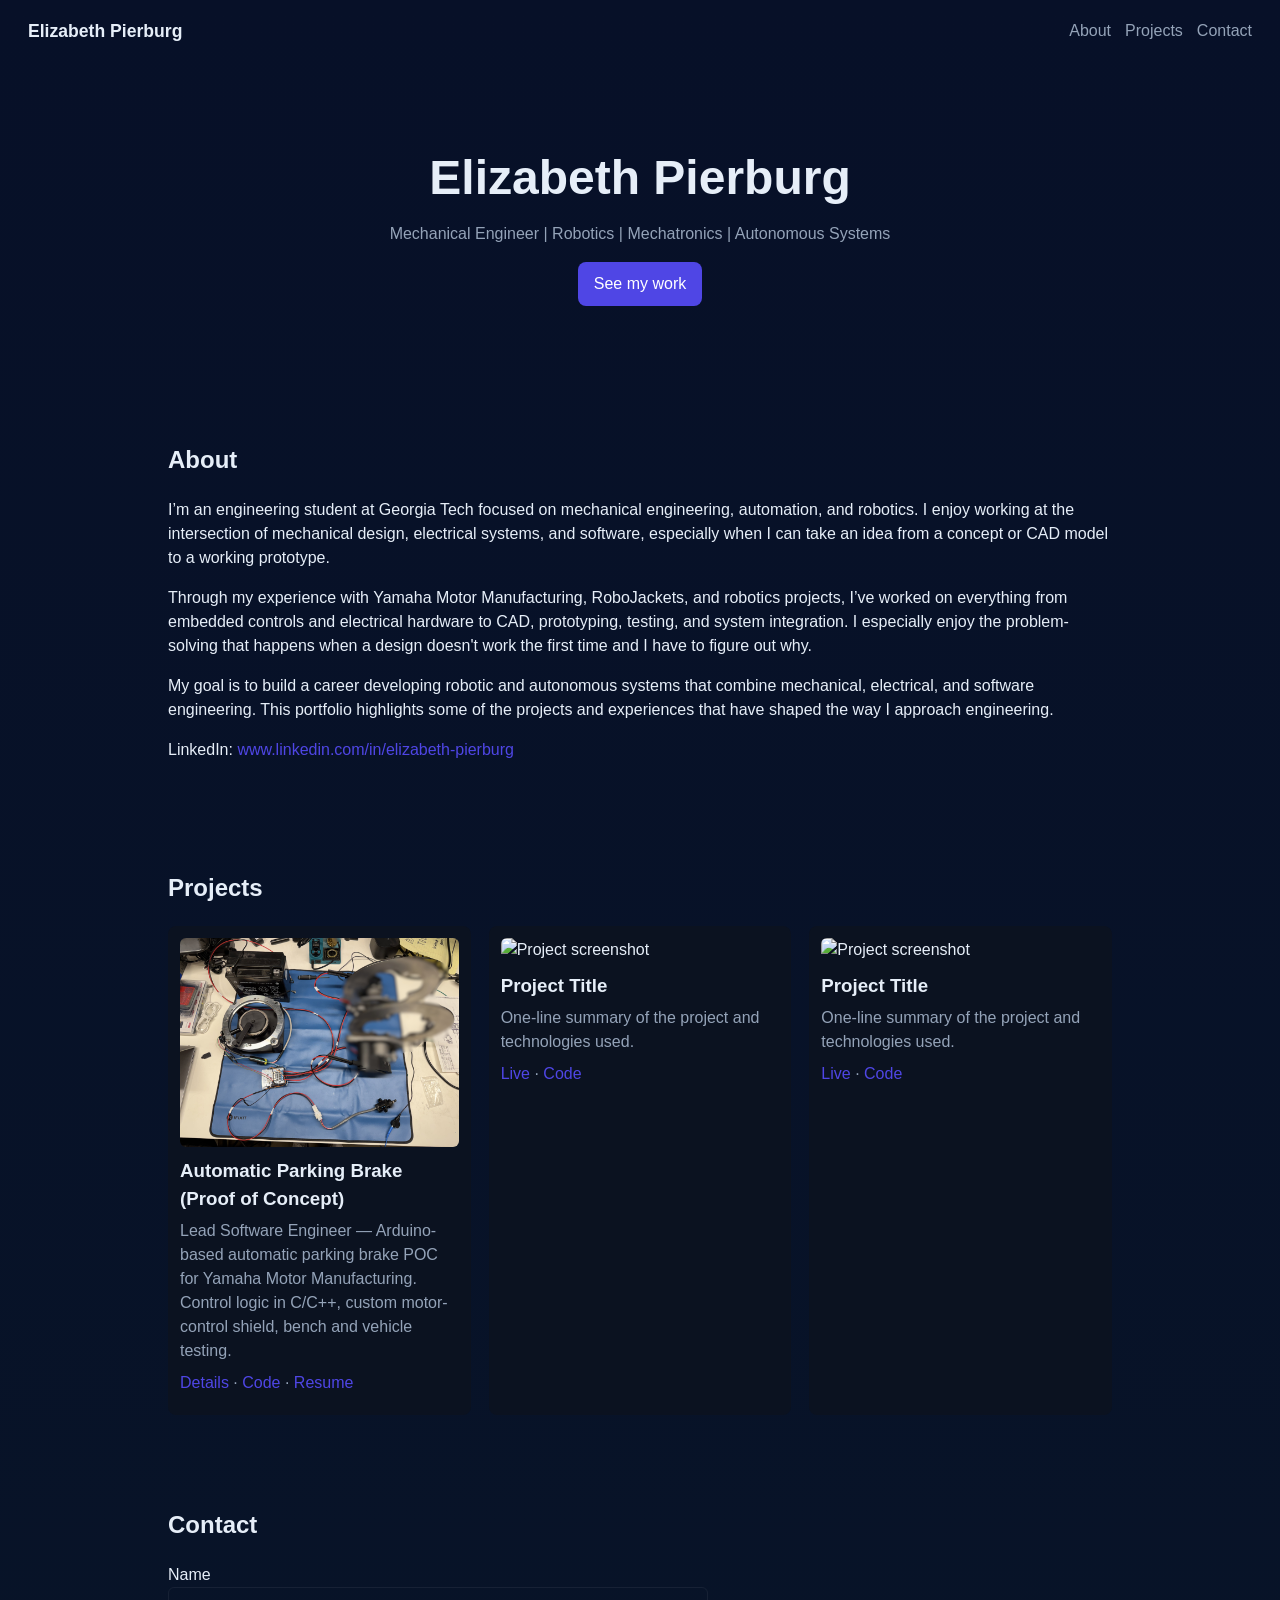
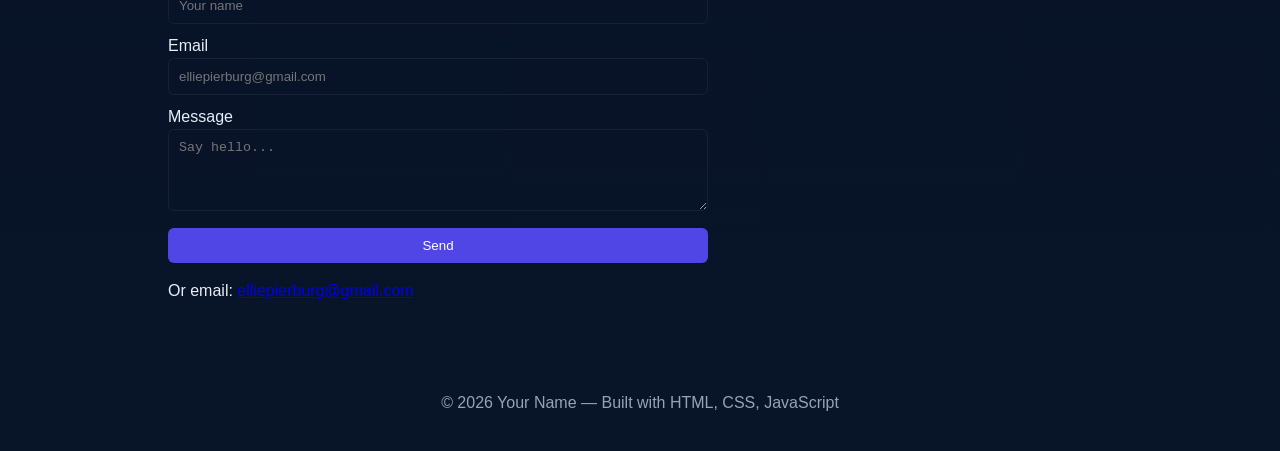
==== index.html @ 02ef65f7 "First Commit" ====
<!doctype html>
<html lang="en">
<head>
  <meta charset="utf-8">
  <meta name="viewport" content="width=device-width,initial-scale=1">
  <title>Your Name — Portfolio</title>
  <link rel="stylesheet" href="styles.css">
</head>
<body>
  <header class="site-header">
    <nav class="nav">
      <div class="brand">Elizabeth Pierburg</div>
      <ul class="nav-links">
        <li><a href="#about">About</a></li>
        <li><a href="#projects">Projects</a></li>
        <li><a href="#contact">Contact</a></li>
      </ul>
    </nav>
  </header>

  <main>
    <section id="hero" class="hero">
      <h1>Elizabeth Pierburg</h1>
      <p class="tagline">Mechanical Engineer | Robotics | Mechatronics | Autonomous Systems</p>
      <a class="btn" href="#projects">See my work</a>
    </section>

    <section id="about" class="about">
      <h2>About</h2>
      <p>I’m an engineering student at Georgia Tech focused on mechanical engineering, automation, and robotics. I enjoy working at the intersection of mechanical design, electrical systems, and software, especially when I can take an idea from a concept or CAD model to a working prototype.</p>

        <p>Through my experience with Yamaha Motor Manufacturing, RoboJackets, and robotics projects, I’ve worked on everything from embedded controls and electrical hardware to CAD, prototyping, testing, and system integration. I especially enjoy the problem-solving that happens when a design doesn't work the first time and I have to figure out why.</p>

        <p>My goal is to build a career developing robotic and autonomous systems that combine mechanical, electrical, and software engineering. This portfolio highlights some of the projects and experiences that have shaped the way I approach engineering.</p>

        <p class="links">LinkedIn: <a href="https://www.linkedin.com/in/elizabeth-pierburg" target="_blank" rel="noopener">www.linkedin.com/in/elizabeth-pierburg</a></p>
      </section>

    <section id="projects" class="projects">
      <h2>Projects</h2>
      <div class="projects-grid">
        <article class="project-card">
          <img src="assets/auto_park_1.jpg" alt="Automatic Parking Brake">
          <h3>Automatic Parking Brake (Proof of Concept)</h3>
          <p>Lead Software Engineer — Arduino-based automatic parking brake POC for Yamaha Motor Manufacturing. Control logic in C/C++, custom motor-control shield, bench and vehicle testing.</p>
          <p class="links"><a href="auto_parking_brake.html">Details</a> · <a href="#">Code</a> · <a href="ElizabethPierburgResume2026.pdf" download>Resume</a></p>
        </article>

        <article class="project-card">
          <img src="https://via.placeholder.com/600x340" alt="Project screenshot">
          <h3>Project Title</h3>
          <p>One-line summary of the project and technologies used.</p>
          <p class="links"><a href="#">Live</a> · <a href="#">Code</a></p>
        </article>

        <article class="project-card">
          <img src="https://via.placeholder.com/600x340" alt="Project screenshot">
          <h3>Project Title</h3>
          <p>One-line summary of the project and technologies used.</p>
          <p class="links"><a href="#">Live</a> · <a href="#">Code</a></p>
        </article>
      </div>
    </section>

    <section id="contact" class="contact">
      <h2>Contact</h2>
      <form id="contact-form">
        <label>Name<br>
          <input type="text" name="name" placeholder="Your name">
        </label>
        <label>Email<br>
          <input type="email" name="email" placeholder="elliepierburg@gmail.com">
        </label>
        <label>Message<br>
          <textarea name="message" rows="4" placeholder="Say hello..."></textarea>
        </label>
        <button type="submit">Send</button>
      </form>
      <p class="contact-note">Or email: <a href="mailto:elliepierburg@gmail.com">elliepierburg@gmail.com</a></p>
    </section>
  </main>

  <footer class="site-footer">
    <p>© <span id="year"></span> Your Name — Built with HTML, CSS, JavaScript</p>
  </footer>

  <script src="script.js"></script>
</body>
</html>
---- styles.css ----
:root{
  --bg:#0f1724;
  --card:#0b1220;
  --accent:#4f46e5;
  --muted:#94a3b8;
  --text:#e6eef8;
}
*{box-sizing:border-box}
body{margin:0;font-family:Inter,Segoe UI,Roboto,Arial;background:linear-gradient(180deg,#071028 0%,#081428 100%);color:var(--text);line-height:1.5}
.site-header{background:transparent;padding:18px 28px}
.nav{display:flex;justify-content:space-between;align-items:center;gap:12px}
.brand{font-weight:700;font-size:1.1rem}
.nav-links{list-style:none;margin:0;padding:0;display:flex;gap:14px}
.nav-links a{color:var(--muted);text-decoration:none}
.hero{padding:64px 28px;text-align:center}
.hero h1{font-size:2.2rem;margin:0 0 8px}
.tagline{color:var(--muted);margin:0 0 16px}
.btn{display:inline-block;background:var(--accent);color:white;padding:10px 16px;border-radius:8px;text-decoration:none}
.about,.projects,.contact{padding:36px 28px;max-width:1000px;margin:0 auto}
.projects-grid{display:grid;grid-template-columns:repeat(auto-fit,minmax(240px,1fr));gap:18px;margin-top:18px}
.project-card{background:var(--card);padding:12px;border-radius:8px}
.project-card img{width:100%;height:auto;border-radius:6px;display:block}
.project-card h3{margin:10px 0 6px}
.project-card p{margin:0 0 8px;color:var(--muted)}
.links a{color:var(--accent);text-decoration:none}
.contact form{display:grid;gap:10px;max-width:540px}
input,textarea{width:100%;padding:10px;border-radius:6px;border:1px solid rgba(255,255,255,0.06);background:transparent;color:var(--text)}
button{background:var(--accent);color:white;padding:10px 14px;border-radius:6px;border:none}
.site-footer{text-align:center;padding:20px;color:var(--muted)}
@media(min-width:800px){.hero{padding:80px 28px}.hero h1{font-size:3rem}}
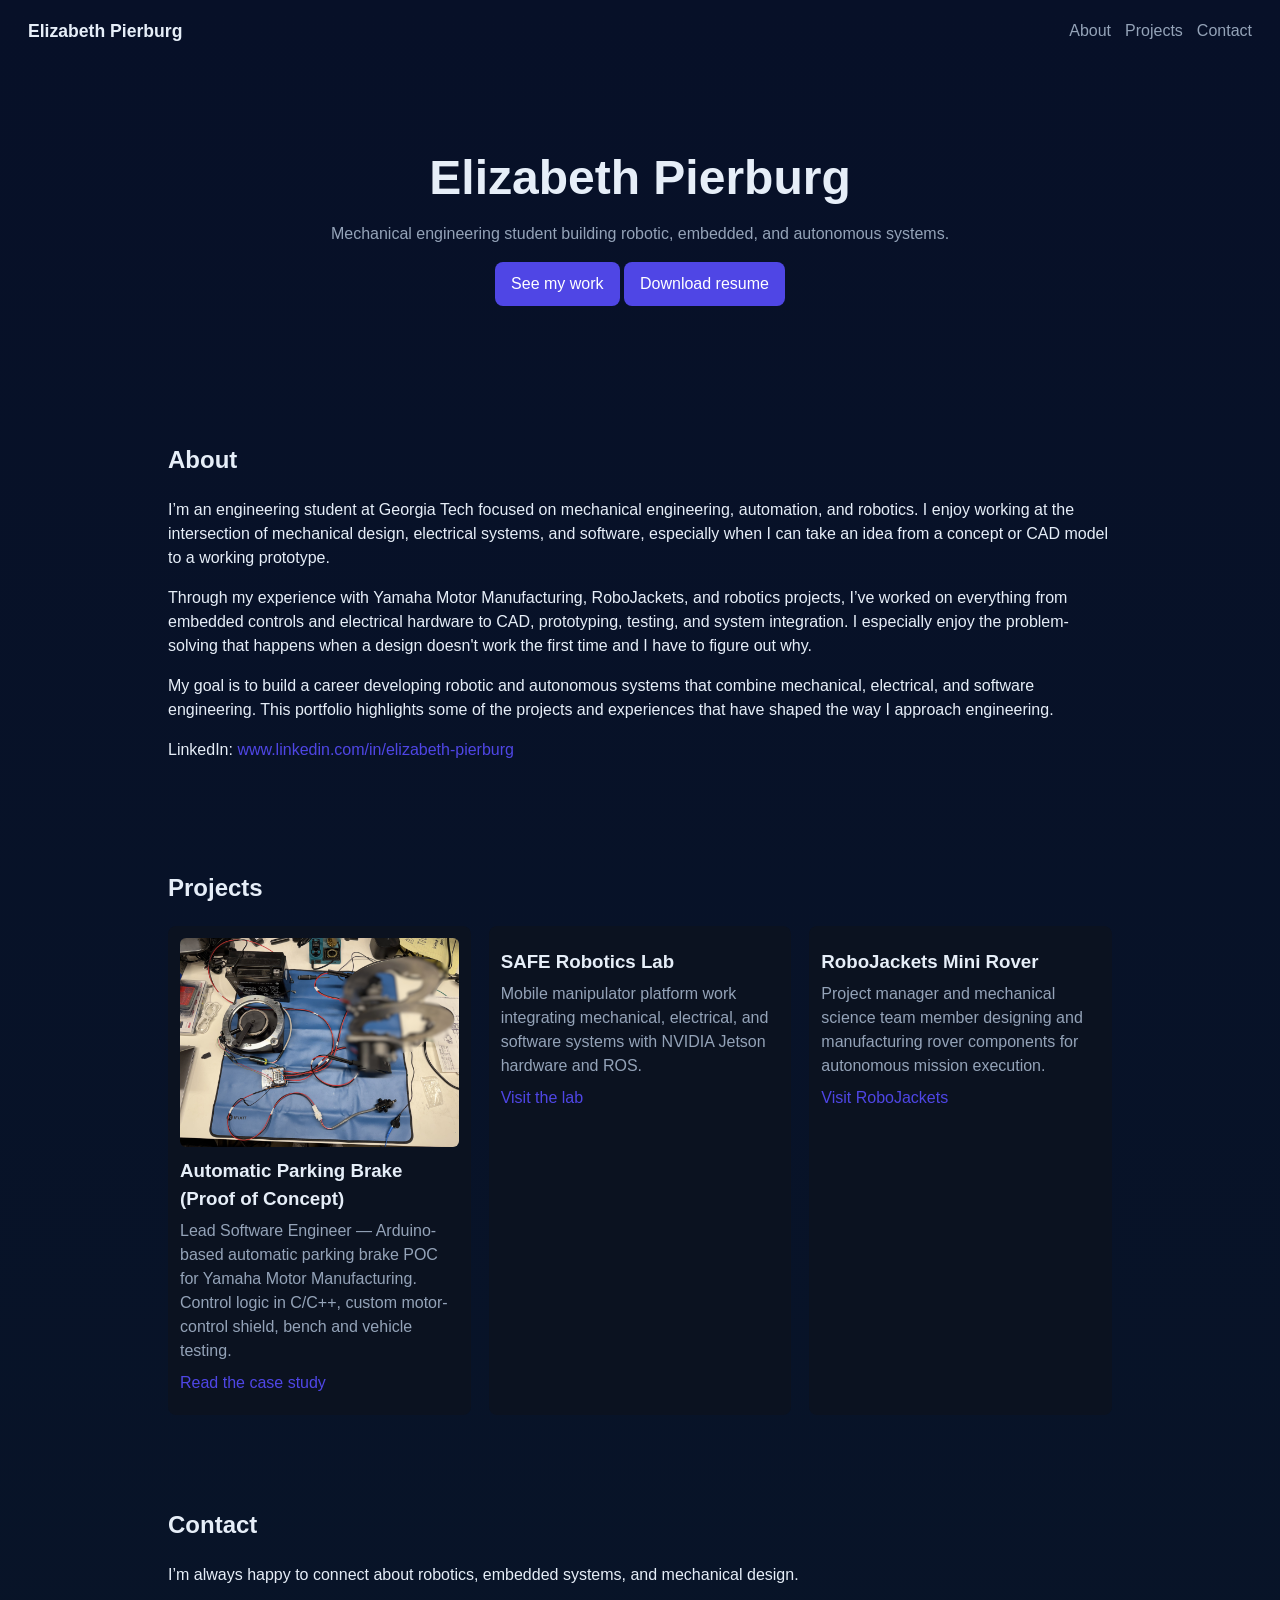
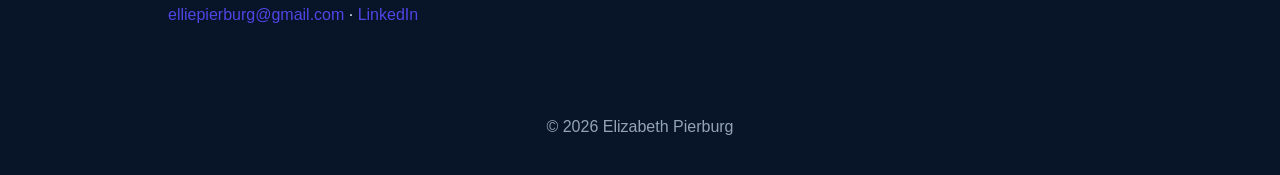
==== commit 3014b2ec: "commit 2" ====
--- a/index.html
+++ b/index.html
@@ -3,7 +3,9 @@
 <head>
   <meta charset="utf-8">
   <meta name="viewport" content="width=device-width,initial-scale=1">
-  <title>Your Name — Portfolio</title>
+  <meta name="description" content="Elizabeth Pierburg's portfolio of mechanical engineering, robotics, and mechatronics projects.">
+  <meta name="theme-color" content="#0f1724">
+  <title>Elizabeth Pierburg | Mechanical Engineering Portfolio</title>
   <link rel="stylesheet" href="styles.css">
 </head>
 <body>
@@ -21,8 +23,9 @@
   <main>
     <section id="hero" class="hero">
       <h1>Elizabeth Pierburg</h1>
-      <p class="tagline">Mechanical Engineer | Robotics | Mechatronics | Autonomous Systems</p>
+      <p class="tagline">Mechanical engineering student building robotic, embedded, and autonomous systems.</p>
       <a class="btn" href="#projects">See my work</a>
+      <a class="btn btn-secondary" href="ElizabethPierburgResume2026.pdf" download>Download resume</a>
     </section>
 
     <section id="about" class="about">
@@ -43,45 +46,32 @@
           <img src="assets/auto_park_1.jpg" alt="Automatic Parking Brake">
           <h3>Automatic Parking Brake (Proof of Concept)</h3>
           <p>Lead Software Engineer — Arduino-based automatic parking brake POC for Yamaha Motor Manufacturing. Control logic in C/C++, custom motor-control shield, bench and vehicle testing.</p>
-          <p class="links"><a href="auto_parking_brake.html">Details</a> · <a href="#">Code</a> · <a href="ElizabethPierburgResume2026.pdf" download>Resume</a></p>
+          <p class="links"><a href="auto_parking_brake.html">Read the case study</a></p>
         </article>
 
         <article class="project-card">
-          <img src="https://via.placeholder.com/600x340" alt="Project screenshot">
-          <h3>Project Title</h3>
-          <p>One-line summary of the project and technologies used.</p>
-          <p class="links"><a href="#">Live</a> · <a href="#">Code</a></p>
+          <h3>SAFE Robotics Lab</h3>
+          <p>Mobile manipulator platform work integrating mechanical, electrical, and software systems with NVIDIA Jetson hardware and ROS.</p>
+          <p class="links"><a href="https://safe.gatech.edu/" target="_blank" rel="noopener">Visit the lab</a></p>
         </article>
 
         <article class="project-card">
-          <img src="https://via.placeholder.com/600x340" alt="Project screenshot">
-          <h3>Project Title</h3>
-          <p>One-line summary of the project and technologies used.</p>
-          <p class="links"><a href="#">Live</a> · <a href="#">Code</a></p>
+          <h3>RoboJackets Mini Rover</h3>
+          <p>Project manager and mechanical science team member designing and manufacturing rover components for autonomous mission execution.</p>
+          <p class="links"><a href="https://robojackets.org/" target="_blank" rel="noopener">Visit RoboJackets</a></p>
         </article>
       </div>
     </section>
 
     <section id="contact" class="contact">
       <h2>Contact</h2>
-      <form id="contact-form">
-        <label>Name<br>
-          <input type="text" name="name" placeholder="Your name">
-        </label>
-        <label>Email<br>
-          <input type="email" name="email" placeholder="elliepierburg@gmail.com">
-        </label>
-        <label>Message<br>
-          <textarea name="message" rows="4" placeholder="Say hello..."></textarea>
-        </label>
-        <button type="submit">Send</button>
-      </form>
-      <p class="contact-note">Or email: <a href="mailto:elliepierburg@gmail.com">elliepierburg@gmail.com</a></p>
+      <p>I’m always happy to connect about robotics, embedded systems, and mechanical design.</p>
+      <p class="links"><a href="mailto:elliepierburg@gmail.com">elliepierburg@gmail.com</a> · <a href="https://www.linkedin.com/in/elizabeth-pierburg" target="_blank" rel="noopener">LinkedIn</a></p>
     </section>
   </main>
 
   <footer class="site-footer">
-    <p>© <span id="year"></span> Your Name — Built with HTML, CSS, JavaScript</p>
+    <p>© <span id="year"></span> Elizabeth Pierburg</p>
   </footer>
 
   <script src="script.js"></script>
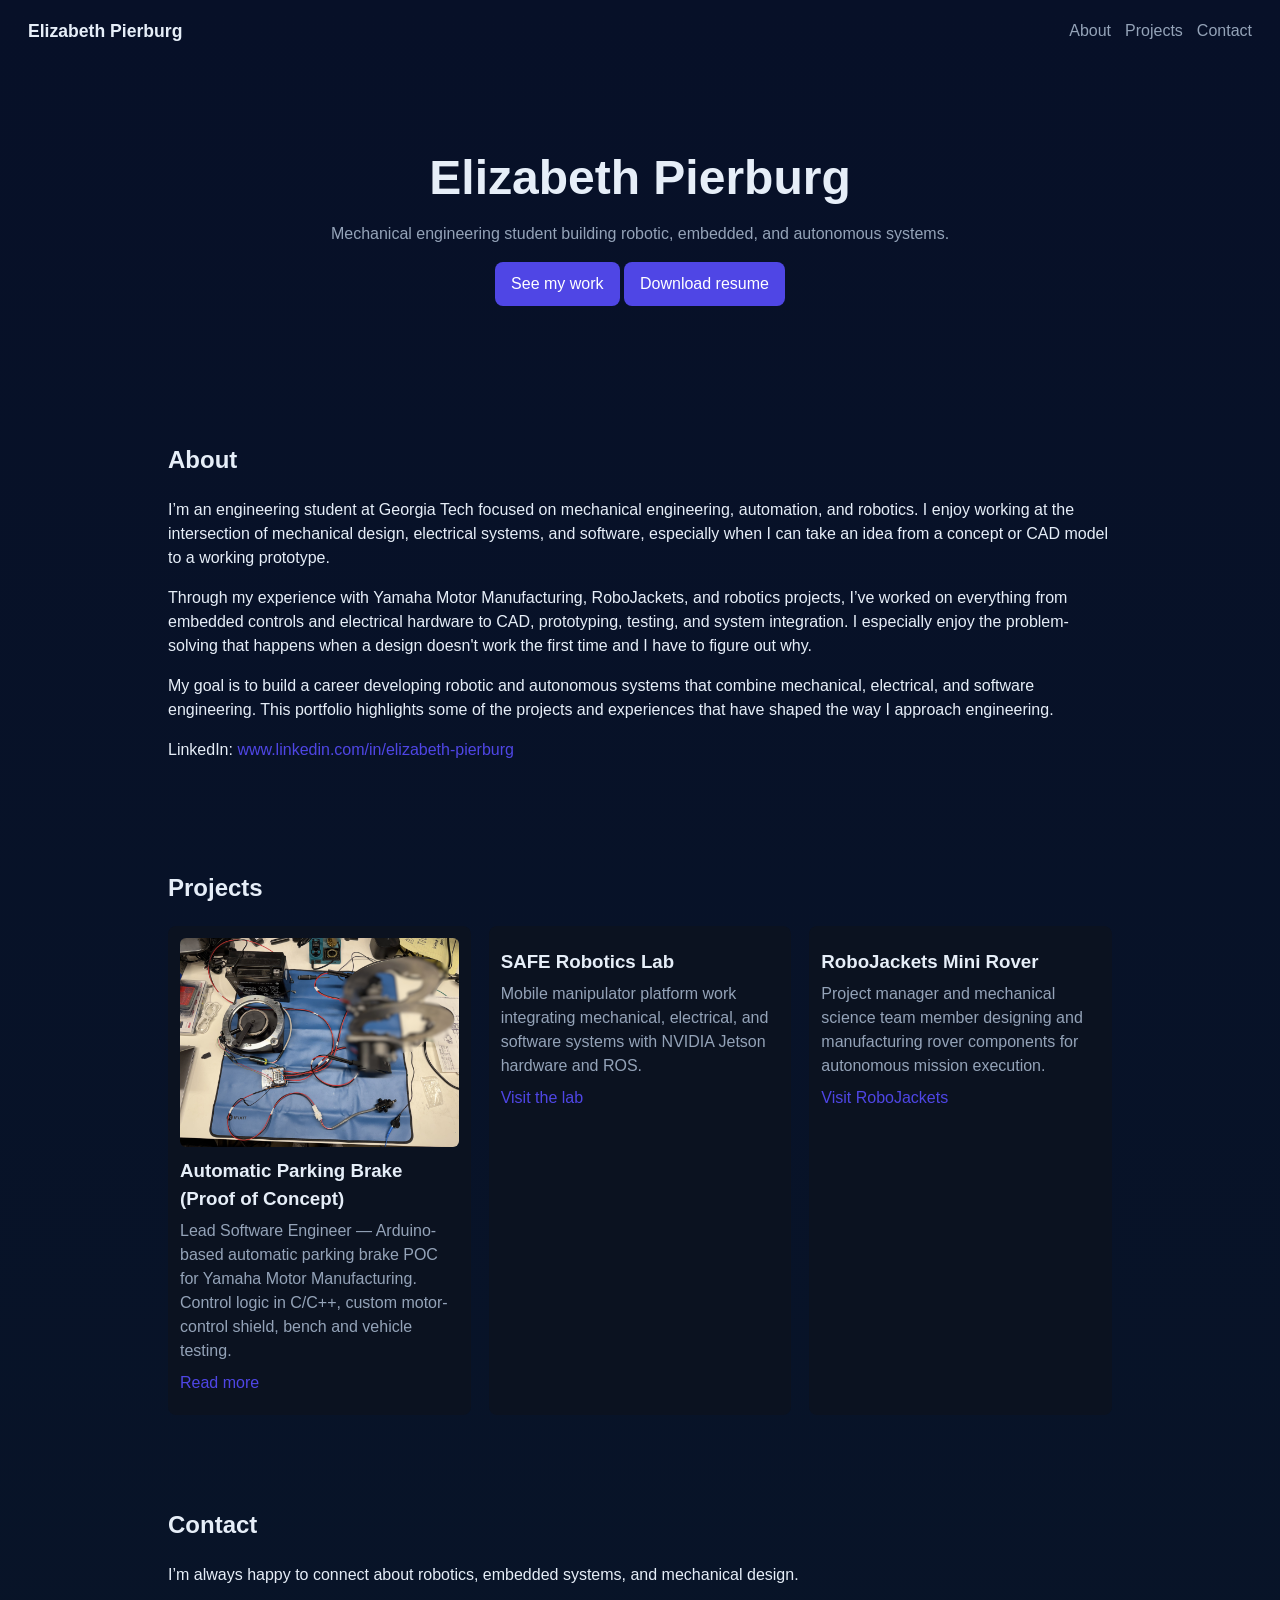
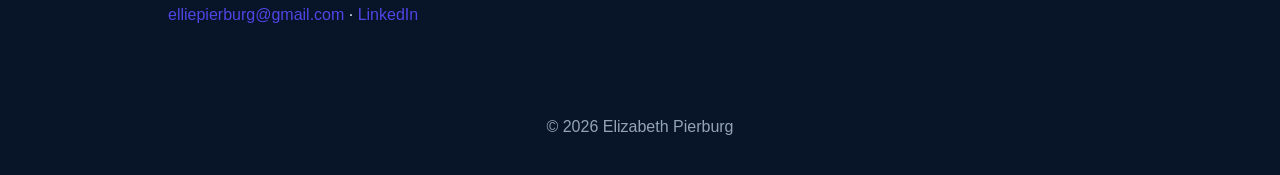
==== commit 16c32341: "commit 3" ====
--- a/index.html
+++ b/index.html
@@ -46,7 +46,7 @@
           <img src="assets/auto_park_1.jpg" alt="Automatic Parking Brake">
           <h3>Automatic Parking Brake (Proof of Concept)</h3>
           <p>Lead Software Engineer — Arduino-based automatic parking brake POC for Yamaha Motor Manufacturing. Control logic in C/C++, custom motor-control shield, bench and vehicle testing.</p>
-          <p class="links"><a href="auto_parking_brake.html">Read the case study</a></p>
+          <p class="links"><a href="auto_parking_brake.html">Read more</a></p>
         </article>
 
         <article class="project-card">
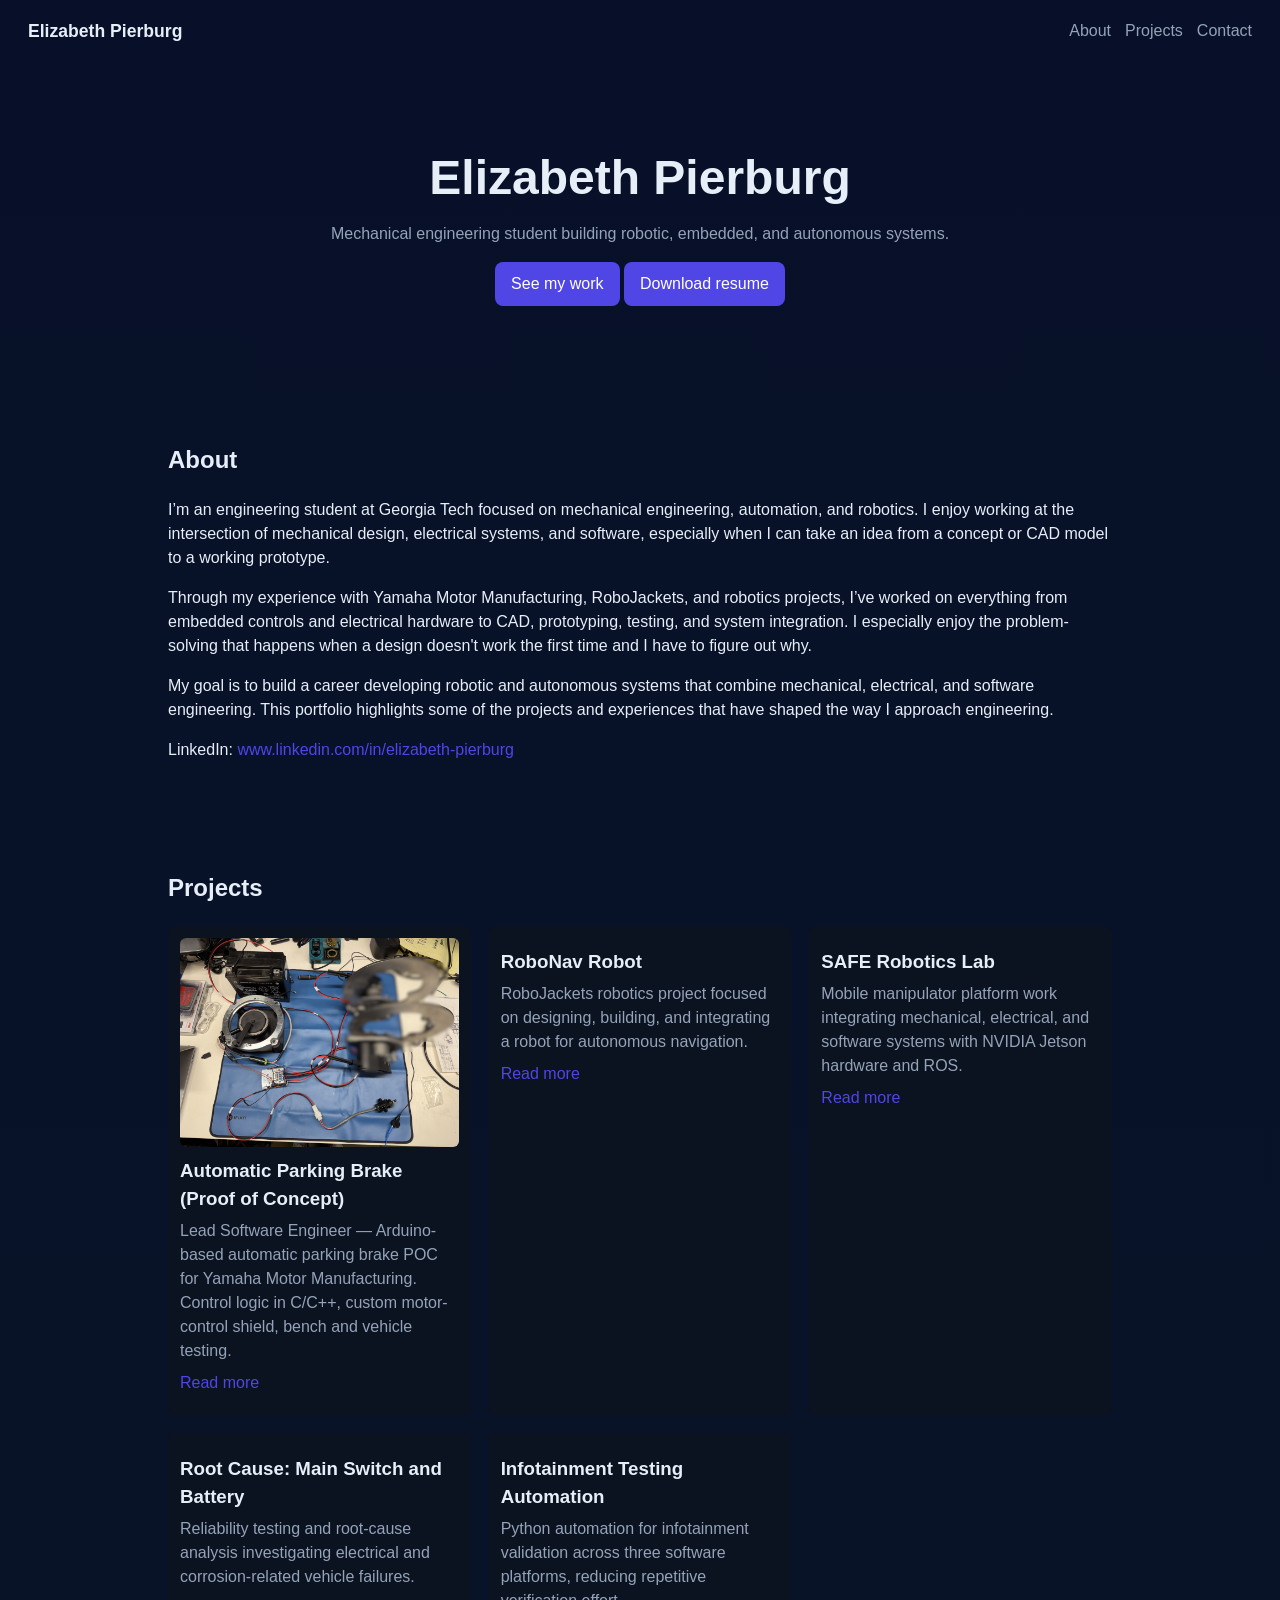
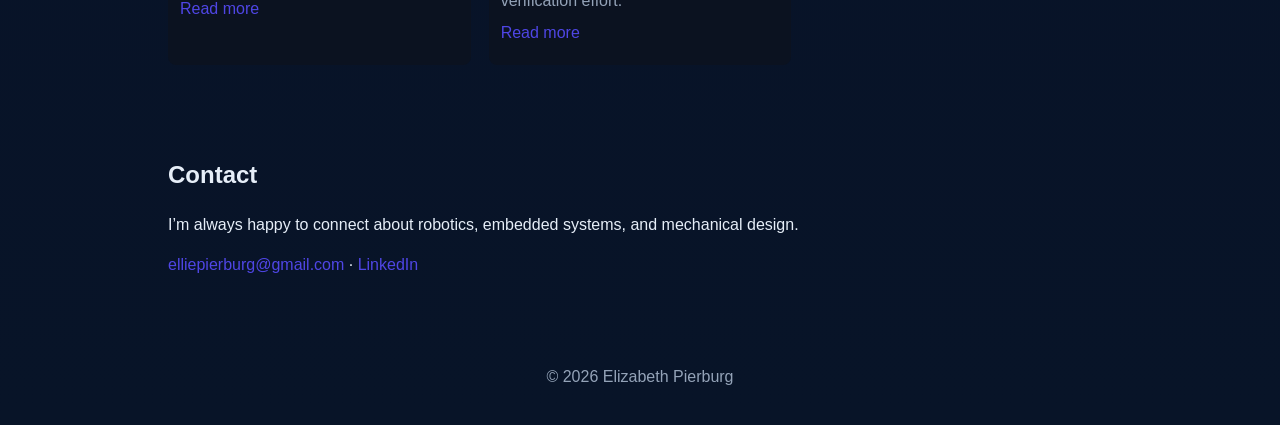
==== commit 09eda9cc: "Update the rest" ====
--- a/index.html
+++ b/index.html
@@ -50,15 +50,27 @@
         </article>
 
         <article class="project-card">
-          <h3>SAFE Robotics Lab</h3>
-          <p>Mobile manipulator platform work integrating mechanical, electrical, and software systems with NVIDIA Jetson hardware and ROS.</p>
-          <p class="links"><a href="https://safe.gatech.edu/" target="_blank" rel="noopener">Visit the lab</a></p>
+          <h3>RoboNav Robot</h3>
+          <p>RoboJackets robotics project focused on designing, building, and integrating a robot for autonomous navigation.</p>
+          <p class="links"><a href="robonav_robot.html">Read more</a></p>
         </article>
 
         <article class="project-card">
-          <h3>RoboJackets Mini Rover</h3>
-          <p>Project manager and mechanical science team member designing and manufacturing rover components for autonomous mission execution.</p>
-          <p class="links"><a href="https://robojackets.org/" target="_blank" rel="noopener">Visit RoboJackets</a></p>
+          <h3>SAFE Robotics Lab</h3>
+          <p>Mobile manipulator platform work integrating mechanical, electrical, and software systems with NVIDIA Jetson hardware and ROS.</p>
+          <p class="links"><a href="safe_robotics_lab.html">Read more</a></p>
+        </article>
+
+        <article class="project-card">
+          <h3>Root Cause: Main Switch and Battery</h3>
+          <p>Reliability testing and root-cause analysis investigating electrical and corrosion-related vehicle failures.</p>
+          <p class="links"><a href="root_cause_main_switch_battery.html">Read more</a></p>
+        </article>
+
+        <article class="project-card">
+          <h3>Infotainment Testing Automation</h3>
+          <p>Python automation for infotainment validation across three software platforms, reducing repetitive verification effort.</p>
+          <p class="links"><a href="infotainment_automation.html">Read more</a></p>
         </article>
       </div>
     </section>
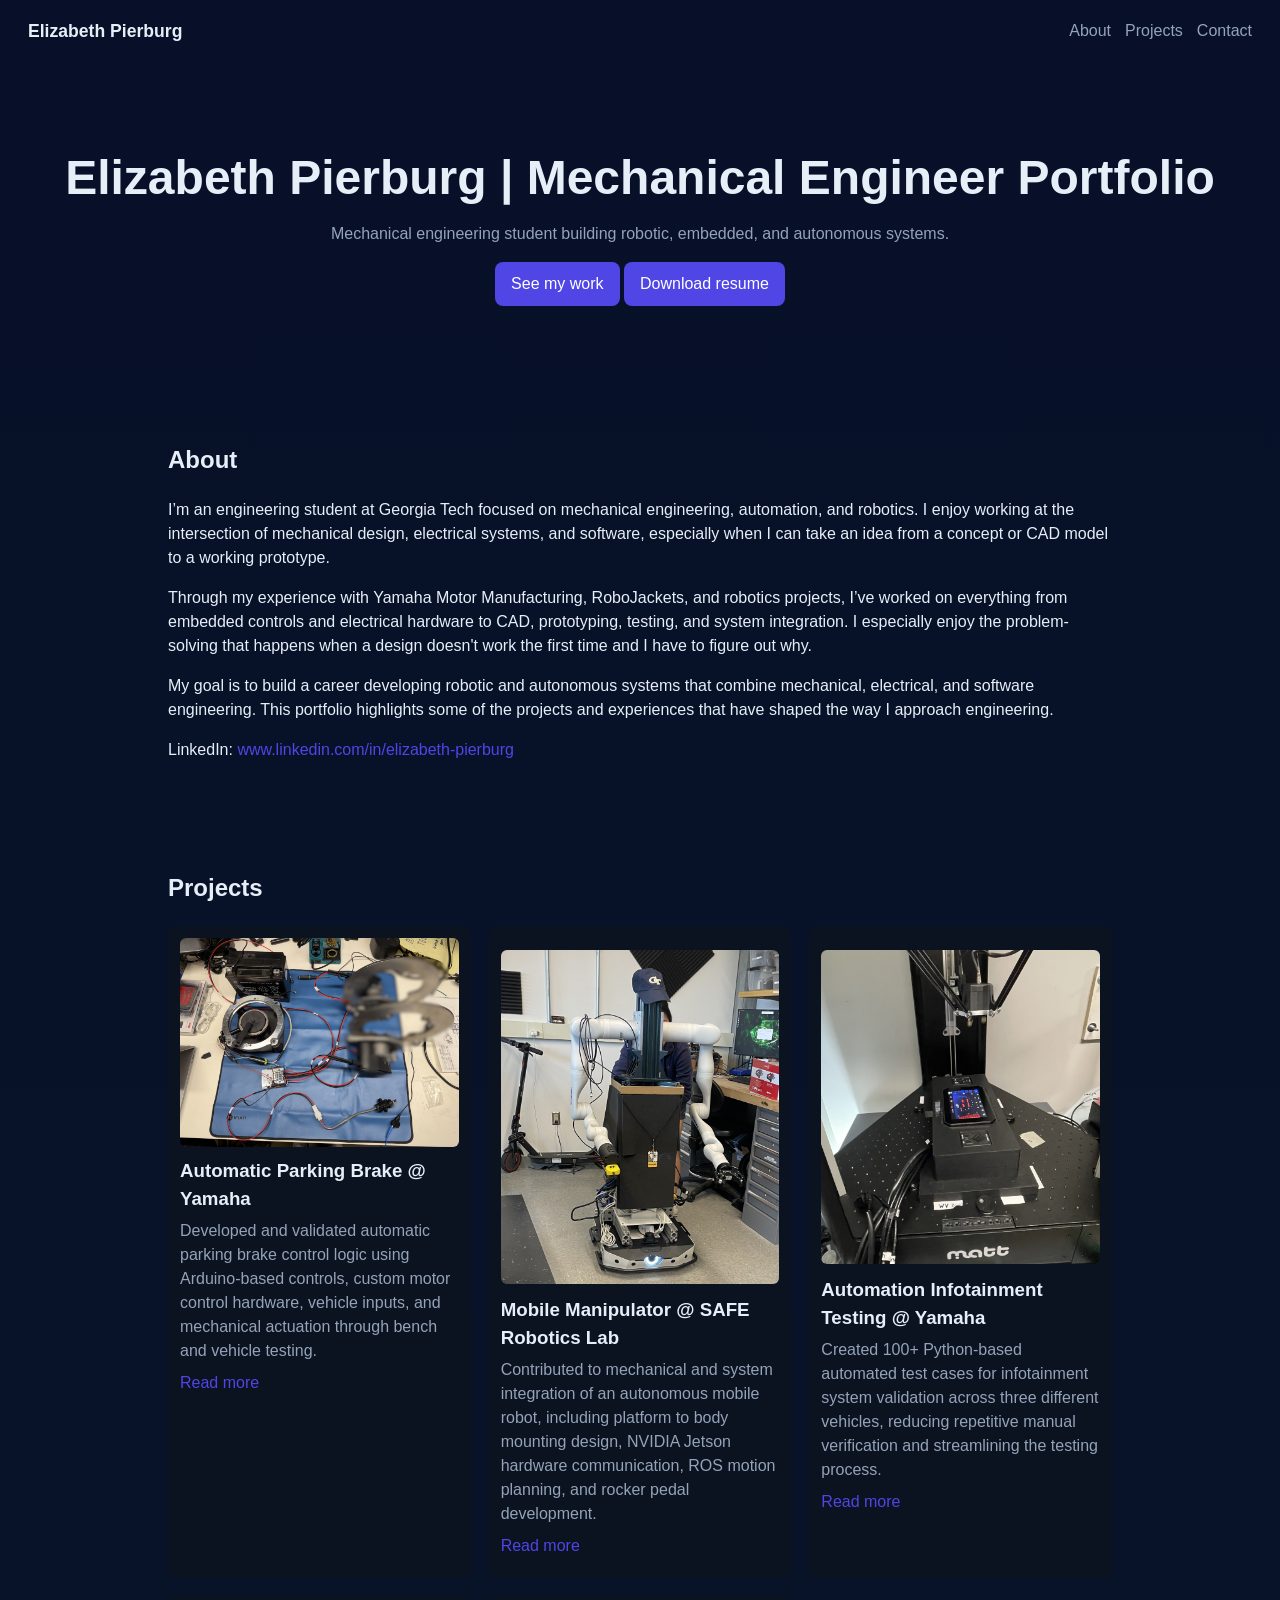
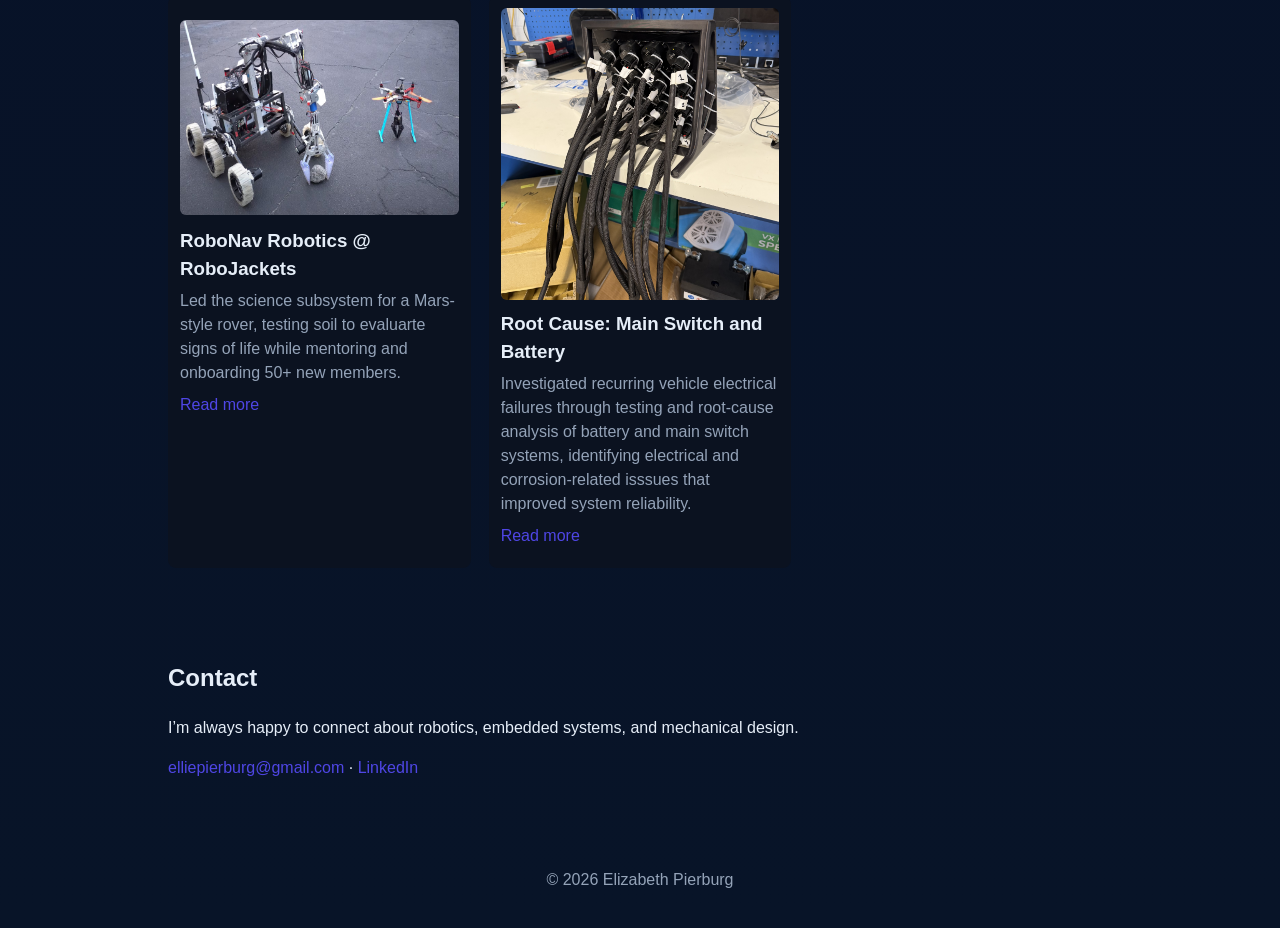
==== commit 2bc9041d: "added images and home page 99% done" ====
--- a/index.html
+++ b/index.html
@@ -22,7 +22,7 @@
 
   <main>
     <section id="hero" class="hero">
-      <h1>Elizabeth Pierburg</h1>
+      <h1>Elizabeth Pierburg | Mechanical Engineer Portfolio</h1>
       <p class="tagline">Mechanical engineering student building robotic, embedded, and autonomous systems.</p>
       <a class="btn" href="#projects">See my work</a>
       <a class="btn btn-secondary" href="ElizabethPierburgResume2026.pdf" download>Download resume</a>
@@ -44,34 +44,39 @@
       <div class="projects-grid">
         <article class="project-card">
           <img src="assets/auto_park_1.jpg" alt="Automatic Parking Brake">
-          <h3>Automatic Parking Brake (Proof of Concept)</h3>
-          <p>Lead Software Engineer — Arduino-based automatic parking brake POC for Yamaha Motor Manufacturing. Control logic in C/C++, custom motor-control shield, bench and vehicle testing.</p>
+          <h3>Automatic Parking Brake @ Yamaha</h3>
+          <p>Developed and validated automatic parking brake control logic using Arduino-based controls, custom motor control hardware, vehicle inputs, and mechanical actuation through bench and vehicle testing.</p>
           <p class="links"><a href="auto_parking_brake.html">Read more</a></p>
         </article>
 
         <article class="project-card">
-          <h3>RoboNav Robot</h3>
-          <p>RoboJackets robotics project focused on designing, building, and integrating a robot for autonomous navigation.</p>
+          <img src="assets/safe_robotics_1.jpg" alt="SAFE Robotics Lab photo 1" style="max-width:720px;display:block;margin:12px 0">
+          <h3>Mobile Manipulator @ SAFE Robotics Lab</h3>
+          <p>Contributed to mechanical and system integration of an autonomous mobile robot, including platform to body mounting design, NVIDIA Jetson hardware communication, ROS motion planning, and rocker pedal development.</p>
+          <p class="links"><a href="safe_robotics_lab.html">Read more</a></p>
+        </article>
+
+        <article class="project-card">
+          <img src="assets/infotainment_1.jpg" alt="Infotainment Testing Automation photo 1" style="max-width:720px;display:block;margin:12px 0">
+          <h3>Automation Infotainment Testing @ Yamaha</h3>
+          <p>Created 100+ Python-based automated test cases for infotainment system validation across three different vehicles, reducing repetitive manual verification and streamlining the testing process.</p>
+          <p class="links"><a href="infotainment_automation.html">Read more</a></p>
+        </article>
+
+        <article class="project-card">
+          <img src="assets/robonav_1.jpg" alt="RoboNav photo 1" style="max-width:720px;display:block;margin:12px 0">
+          <h3>RoboNav Robotics @ RoboJackets</h3>
+          <p>Led the science subsystem for a Mars-style rover, testing soil to evaluarte signs of life while mentoring and onboarding 50+ new members.</p>
           <p class="links"><a href="robonav_robot.html">Read more</a></p>
         </article>
 
         <article class="project-card">
-          <h3>SAFE Robotics Lab</h3>
-          <p>Mobile manipulator platform work integrating mechanical, electrical, and software systems with NVIDIA Jetson hardware and ROS.</p>
-          <p class="links"><a href="safe_robotics_lab.html">Read more</a></p>
-        </article>
-
-        <article class="project-card">
+          <img src="assets/root_cause_6.jpg" alt="Main switch and battery reliability testing">
           <h3>Root Cause: Main Switch and Battery</h3>
-          <p>Reliability testing and root-cause analysis investigating electrical and corrosion-related vehicle failures.</p>
+          <p>Investigated recurring vehicle electrical failures through testing and root-cause analysis of battery and main switch systems, identifying electrical and corrosion-related isssues that improved system reliability.</p>
           <p class="links"><a href="root_cause_main_switch_battery.html">Read more</a></p>
         </article>
 
-        <article class="project-card">
-          <h3>Infotainment Testing Automation</h3>
-          <p>Python automation for infotainment validation across three software platforms, reducing repetitive verification effort.</p>
-          <p class="links"><a href="infotainment_automation.html">Read more</a></p>
-        </article>
       </div>
     </section>
 
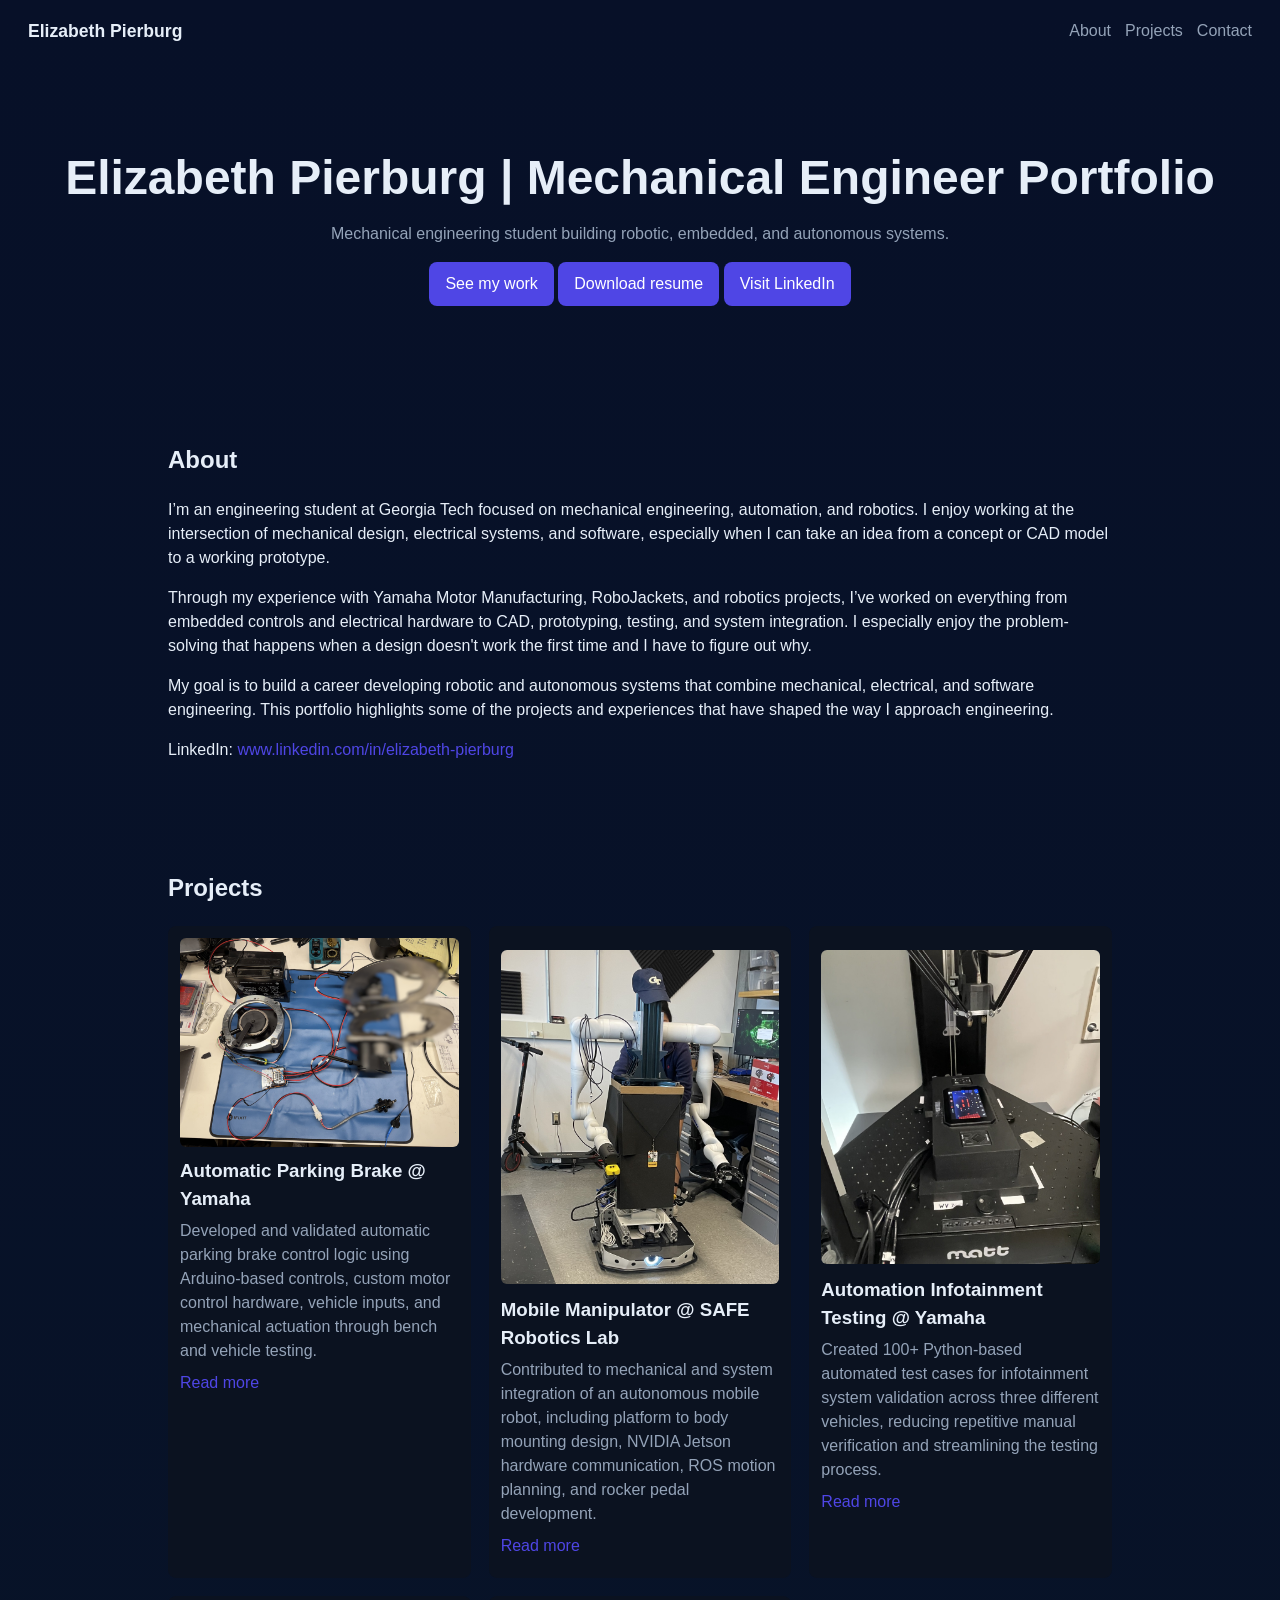
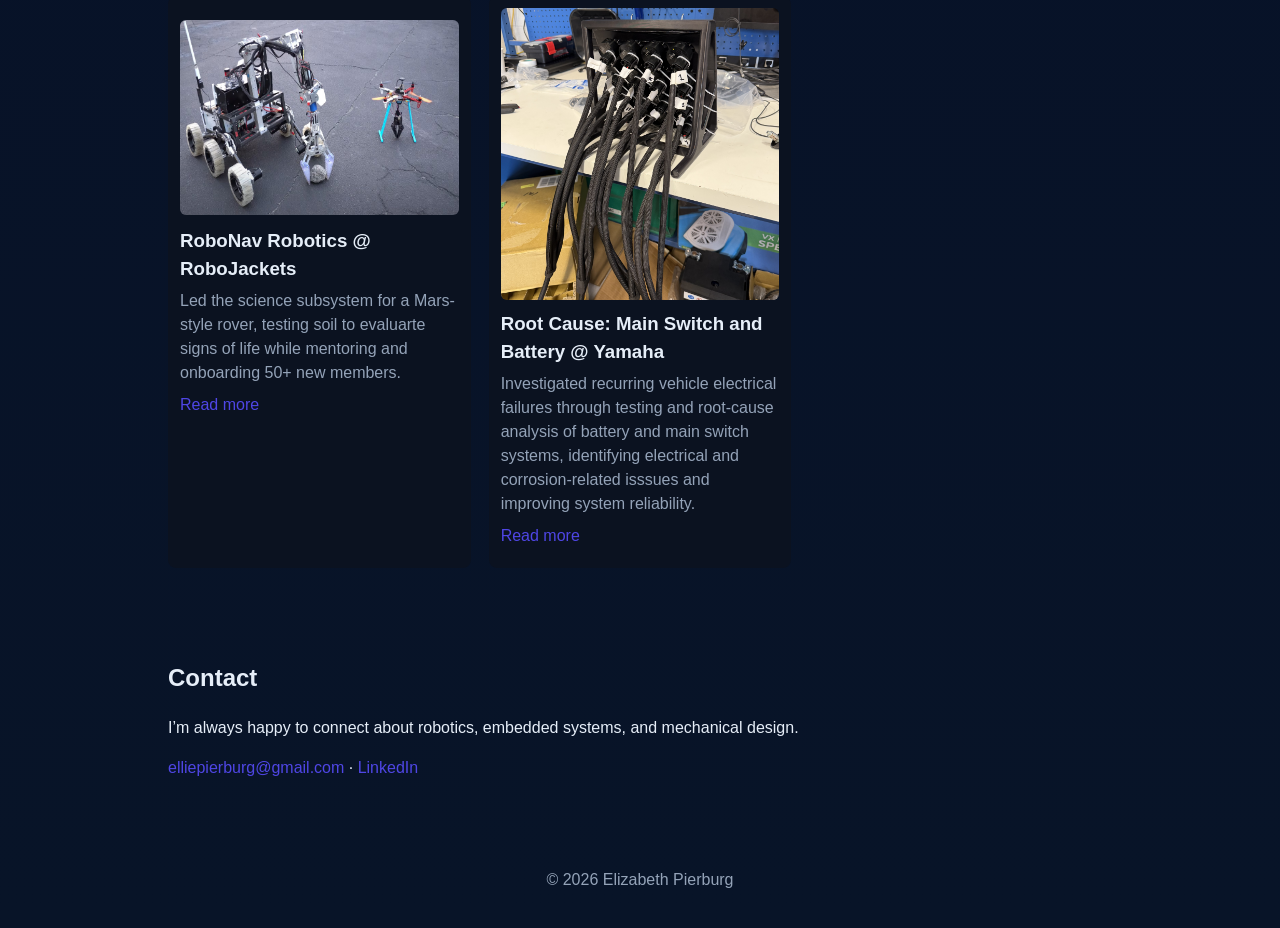
==== commit 53630311: "additions" ====
--- a/index.html
+++ b/index.html
@@ -26,6 +26,7 @@
       <p class="tagline">Mechanical engineering student building robotic, embedded, and autonomous systems.</p>
       <a class="btn" href="#projects">See my work</a>
       <a class="btn btn-secondary" href="ElizabethPierburgResume2026.pdf" download>Download resume</a>
+      <a class="btn btn-secondary" href="https://www.linkedin.com/in/elizabeth-pierburg" target="_blank" rel="noopener">Visit LinkedIn</a>
     </section>
 
     <section id="about" class="about">
@@ -72,8 +73,8 @@
 
         <article class="project-card">
           <img src="assets/root_cause_6.jpg" alt="Main switch and battery reliability testing">
-          <h3>Root Cause: Main Switch and Battery</h3>
-          <p>Investigated recurring vehicle electrical failures through testing and root-cause analysis of battery and main switch systems, identifying electrical and corrosion-related isssues that improved system reliability.</p>
+          <h3>Root Cause: Main Switch and Battery @ Yamaha</h3>
+          <p>Investigated recurring vehicle electrical failures through testing and root-cause analysis of battery and main switch systems, identifying electrical and corrosion-related isssues and improving system reliability.</p>
           <p class="links"><a href="root_cause_main_switch_battery.html">Read more</a></p>
         </article>
 
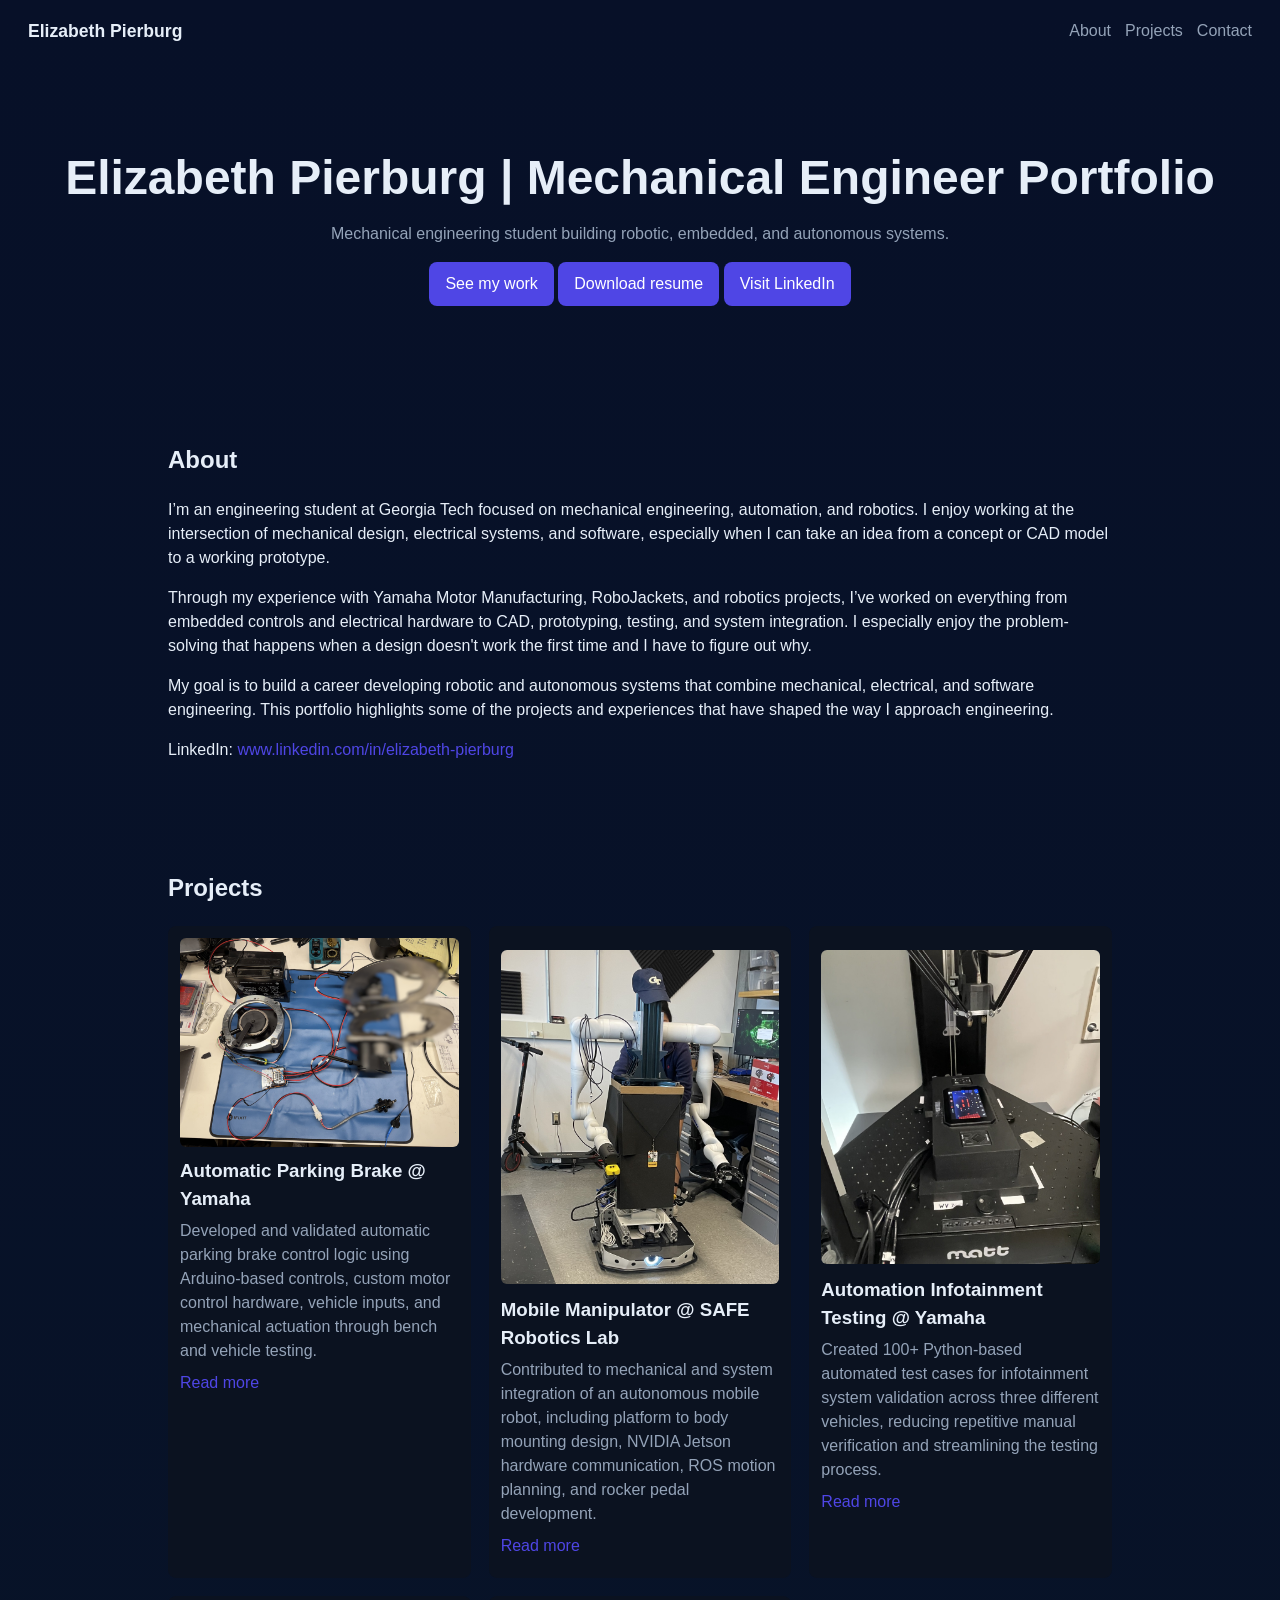
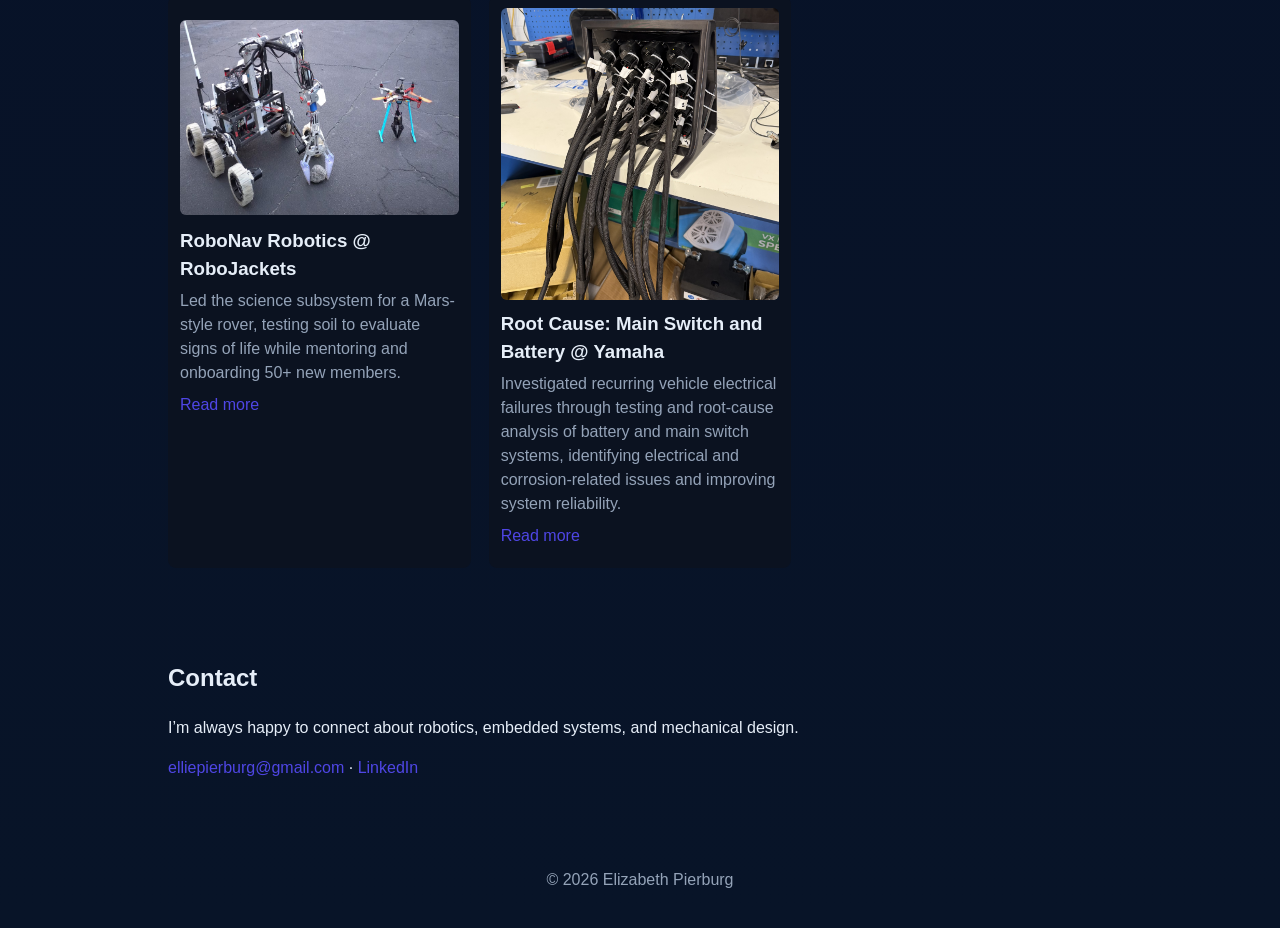
==== commit d56d257d: "Fix project page spelling" ====
--- a/index.html
+++ b/index.html
@@ -67,14 +67,14 @@
         <article class="project-card">
           <img src="assets/robonav_1.jpg" alt="RoboNav photo 1" style="max-width:720px;display:block;margin:12px 0">
           <h3>RoboNav Robotics @ RoboJackets</h3>
-          <p>Led the science subsystem for a Mars-style rover, testing soil to evaluarte signs of life while mentoring and onboarding 50+ new members.</p>
+          <p>Led the science subsystem for a Mars-style rover, testing soil to evaluate signs of life while mentoring and onboarding 50+ new members.</p>
           <p class="links"><a href="robonav_robot.html">Read more</a></p>
         </article>
 
         <article class="project-card">
           <img src="assets/root_cause_6.jpg" alt="Main switch and battery reliability testing">
           <h3>Root Cause: Main Switch and Battery @ Yamaha</h3>
-          <p>Investigated recurring vehicle electrical failures through testing and root-cause analysis of battery and main switch systems, identifying electrical and corrosion-related isssues and improving system reliability.</p>
+          <p>Investigated recurring vehicle electrical failures through testing and root-cause analysis of battery and main switch systems, identifying electrical and corrosion-related issues and improving system reliability.</p>
           <p class="links"><a href="root_cause_main_switch_battery.html">Read more</a></p>
         </article>
 
